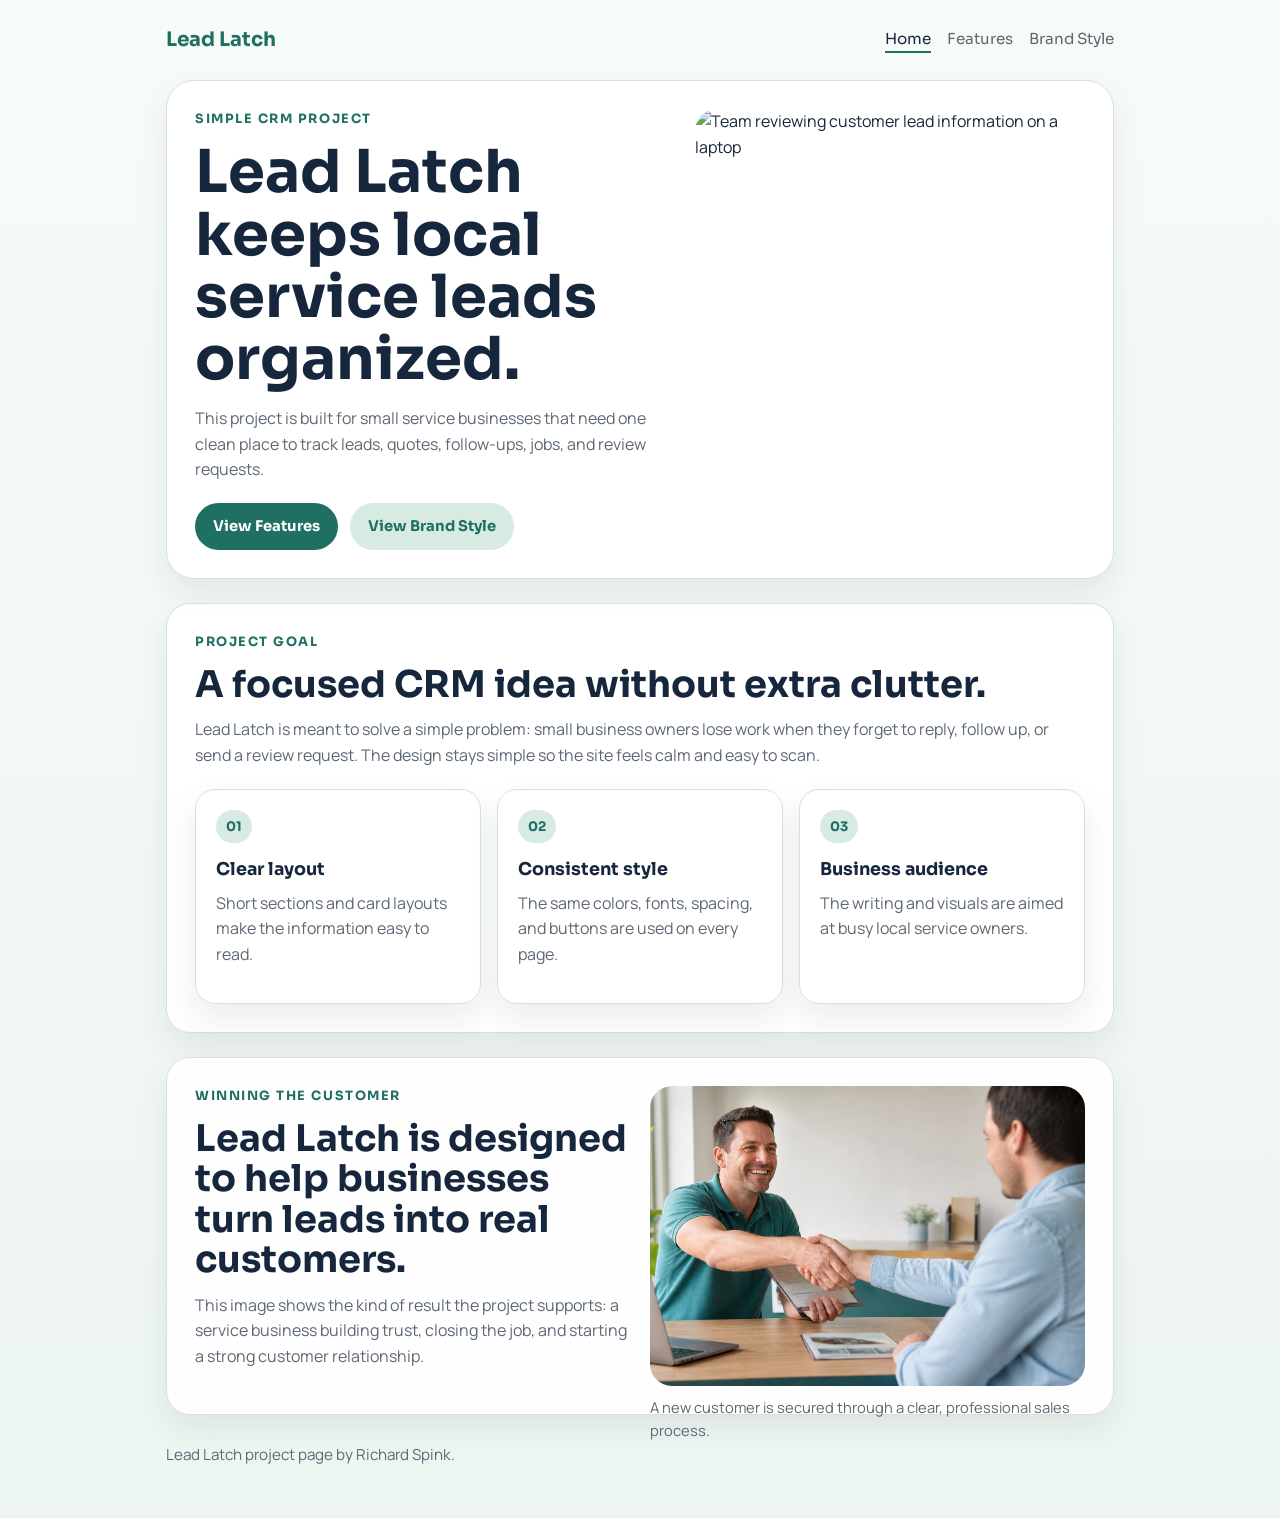
==== index.html @ 15223d01 "Add heartbeat nav hover and customer image" ====
<!DOCTYPE html>
<html lang="en">
<head>
    <meta charset="UTF-8" />
    <meta name="viewport" content="width=device-width, initial-scale=1.0" />
    <meta name="description" content="Lead Latch is a simple CRM concept for local service businesses." />
    <title>Lead Latch | Home</title>
    <link rel="stylesheet" href="style.css" />
</head>
<body>
    <header class="wrap">
        <nav class="nav">
            <a class="brand" href="index.html">Lead Latch</a>
            <div class="links">
                <a class="current" href="index.html">Home</a>
                <a href="features.html">Features</a>
                <a href="brand.html">Brand Style</a>
            </div>
        </nav>

        <section class="hero">
            <div>
                <p class="label">Simple CRM project</p>
                <h1>Lead Latch keeps local service leads organized.</h1>
                <p>
                    This project is built for small service businesses that need one clean place to track leads,
                    quotes, follow-ups, jobs, and review requests.
                </p>
                <div class="actions">
                    <a class="btn primary" href="features.html">View Features</a>
                    <a class="btn secondary" href="brand.html">View Brand Style</a>
                </div>
            </div>

            <img
                src="https://images.unsplash.com/photo-1556761175-b413da4baf72?auto=format&fit=crop&w=900&q=80"
                alt="Team reviewing customer lead information on a laptop"
            />
        </section>
    </header>

    <main class="wrap">
        <section class="panel">
            <p class="label">Project Goal</p>
            <h2>A focused CRM idea without extra clutter.</h2>
            <p>
                Lead Latch is meant to solve a simple problem: small business owners lose work when they forget to
                reply, follow up, or send a review request. The design stays simple so the site feels calm and easy to
                scan.
            </p>

            <div class="grid three">
                <article class="card">
                    <p class="chip">01</p>
                    <h3>Clear layout</h3>
                    <p>Short sections and card layouts make the information easy to read.</p>
                </article>
                <article class="card">
                    <p class="chip">02</p>
                    <h3>Consistent style</h3>
                    <p>The same colors, fonts, spacing, and buttons are used on every page.</p>
                </article>
                <article class="card">
                    <p class="chip">03</p>
                    <h3>Business audience</h3>
                    <p>The writing and visuals are aimed at busy local service owners.</p>
                </article>
            </div>
        </section>

        <section class="panel split">
            <div>
                <p class="label">Winning the Customer</p>
                <h2>Lead Latch is designed to help businesses turn leads into real customers.</h2>
                <p>
                    This image shows the kind of result the project supports: a service business building trust,
                    closing the job, and starting a strong customer relationship.
                </p>
            </div>

            <figure class="feature-media">
                <img
                    src="customer-acquisition.png"
                    alt="Service business owner shaking hands with a new customer after winning the job"
                    loading="lazy"
                />
                <figcaption>
                    A new customer is secured through a clear, professional sales process.
                </figcaption>
            </figure>
        </section>
    </main>

    <footer class="wrap footer">
        <p>Lead Latch project page by Richard Spink.</p>
    </footer>
</body>
</html>
---- style.css ----
@import url("https://fonts.googleapis.com/css2?family=Manrope:wght@400;600;700&family=Sora:wght@600;700&display=swap");

:root {
    --bg: #edf5f1;
    --surface: #ffffff;
    --ink: #16263c;
    --muted: #5d6875;
    --teal: #1f6f63;
    --mint: #d7ebe2;
    --clay: #cb7a4a;
    --line: #d7e0dc;
    --shadow: 0 14px 30px rgba(22, 38, 60, 0.08);
}

* {
    box-sizing: border-box;
}

body {
    background: linear-gradient(180deg, #f7fbf8 0%, var(--bg) 100%);
    color: var(--ink);
    font-family: "Manrope", sans-serif;
    line-height: 1.6;
    margin: 0;
}

img {
    border-radius: 22px;
    display: block;
    filter: saturate(0.9);
    height: 100%;
    object-fit: cover;
    width: 100%;
}

a {
    color: inherit;
    text-decoration: none;
}

figure {
    margin: 0;
}

.wrap {
    margin: 0 auto;
    max-width: 980px;
    padding: 0 16px;
}

.nav {
    align-items: center;
    display: flex;
    flex-wrap: wrap;
    gap: 14px;
    justify-content: space-between;
    padding: 24px 0;
}

.brand,
.links a,
h1,
h2,
h3,
.btn,
.label,
.chip {
    font-family: "Sora", sans-serif;
}

.brand {
    color: var(--teal);
    font-size: 1.25rem;
    font-weight: 700;
}

.links {
    display: flex;
    flex-wrap: wrap;
    gap: 16px;
}

.links a {
    color: var(--muted);
    display: inline-block;
    font-size: 0.95rem;
    transform-origin: center;
    transition: color 0.2s ease;
}

.links a:hover,
.links a:focus-visible {
    animation: heartbeat 0.9s ease-in-out infinite;
    color: var(--teal);
}

.links .current {
    border-bottom: 2px solid var(--teal);
    color: var(--ink);
}

.hero,
.panel,
.card {
    background: rgba(255, 255, 255, 0.94);
    border: 1px solid var(--line);
    box-shadow: var(--shadow);
}

.hero {
    border-radius: 28px;
    display: grid;
    gap: 24px;
    grid-template-columns: 1.1fr 0.9fr;
    padding: 28px;
}

.panel {
    border-radius: 24px;
    margin-top: 24px;
    padding: 28px;
}

.grid {
    display: grid;
    gap: 16px;
    margin-top: 20px;
}

.three {
    grid-template-columns: repeat(3, 1fr);
}

.four {
    grid-template-columns: repeat(4, 1fr);
}

.split {
    display: grid;
    gap: 20px;
    grid-template-columns: 1fr 1fr;
}

.card {
    border-radius: 20px;
    padding: 20px;
}

.label {
    color: var(--teal);
    font-size: 0.8rem;
    font-weight: 700;
    letter-spacing: 0.12em;
    margin: 0 0 12px;
    text-transform: uppercase;
}

h1,
h2,
h3,
p {
    margin-top: 0;
}

h1 {
    font-size: clamp(2.3rem, 5vw, 3.7rem);
    line-height: 1.05;
    margin-bottom: 16px;
}

h2 {
    font-size: clamp(1.6rem, 4vw, 2.3rem);
    line-height: 1.1;
    margin-bottom: 12px;
}

h3 {
    font-size: 1.1rem;
    margin-bottom: 8px;
}

p,
li {
    color: var(--muted);
    font-size: 1rem;
}

figcaption {
    color: var(--muted);
    font-size: 0.92rem;
    margin-top: 10px;
}

.actions {
    display: flex;
    flex-wrap: wrap;
    gap: 12px;
    margin-top: 20px;
}

.btn {
    border-radius: 999px;
    display: inline-block;
    font-size: 0.92rem;
    font-weight: 700;
    padding: 12px 18px;
}

.primary {
    background: var(--teal);
    color: #ffffff;
}

.secondary {
    background: var(--mint);
    color: var(--teal);
}

.chip {
    background: var(--mint);
    border-radius: 999px;
    color: var(--teal);
    display: inline-block;
    font-size: 0.82rem;
    font-weight: 700;
    margin-bottom: 12px;
    padding: 6px 10px;
}

.list {
    display: grid;
    gap: 12px;
    list-style: none;
    margin: 20px 0 0;
    padding: 0;
}

.list li {
    background: #f7faf8;
    border: 1px solid var(--line);
    border-radius: 16px;
    padding: 14px 16px;
}

.swatch {
    border-radius: 16px;
    height: 78px;
    margin-bottom: 12px;
}

.navy {
    background: #16263c;
}

.teal {
    background: #1f6f63;
}

.mint {
    background: #d7ebe2;
}

.clay {
    background: #cb7a4a;
}

.footer {
    padding: 28px 16px 36px;
}

.footer p {
    font-size: 0.95rem;
}

@keyframes heartbeat {
    0%,
    100% {
        transform: scale(1);
    }

    20% {
        transform: scale(1.08);
    }

    35% {
        transform: scale(0.98);
    }

    50% {
        transform: scale(1.12);
    }

    65% {
        transform: scale(1);
    }
}

@media (max-width: 760px) {
    .hero,
    .split,
    .three,
    .four {
        grid-template-columns: 1fr;
    }

    .hero,
    .panel {
        padding: 22px;
    }
}

@media (prefers-reduced-motion: reduce) {
    .links a:hover,
    .links a:focus-visible {
        animation: none;
    }
}
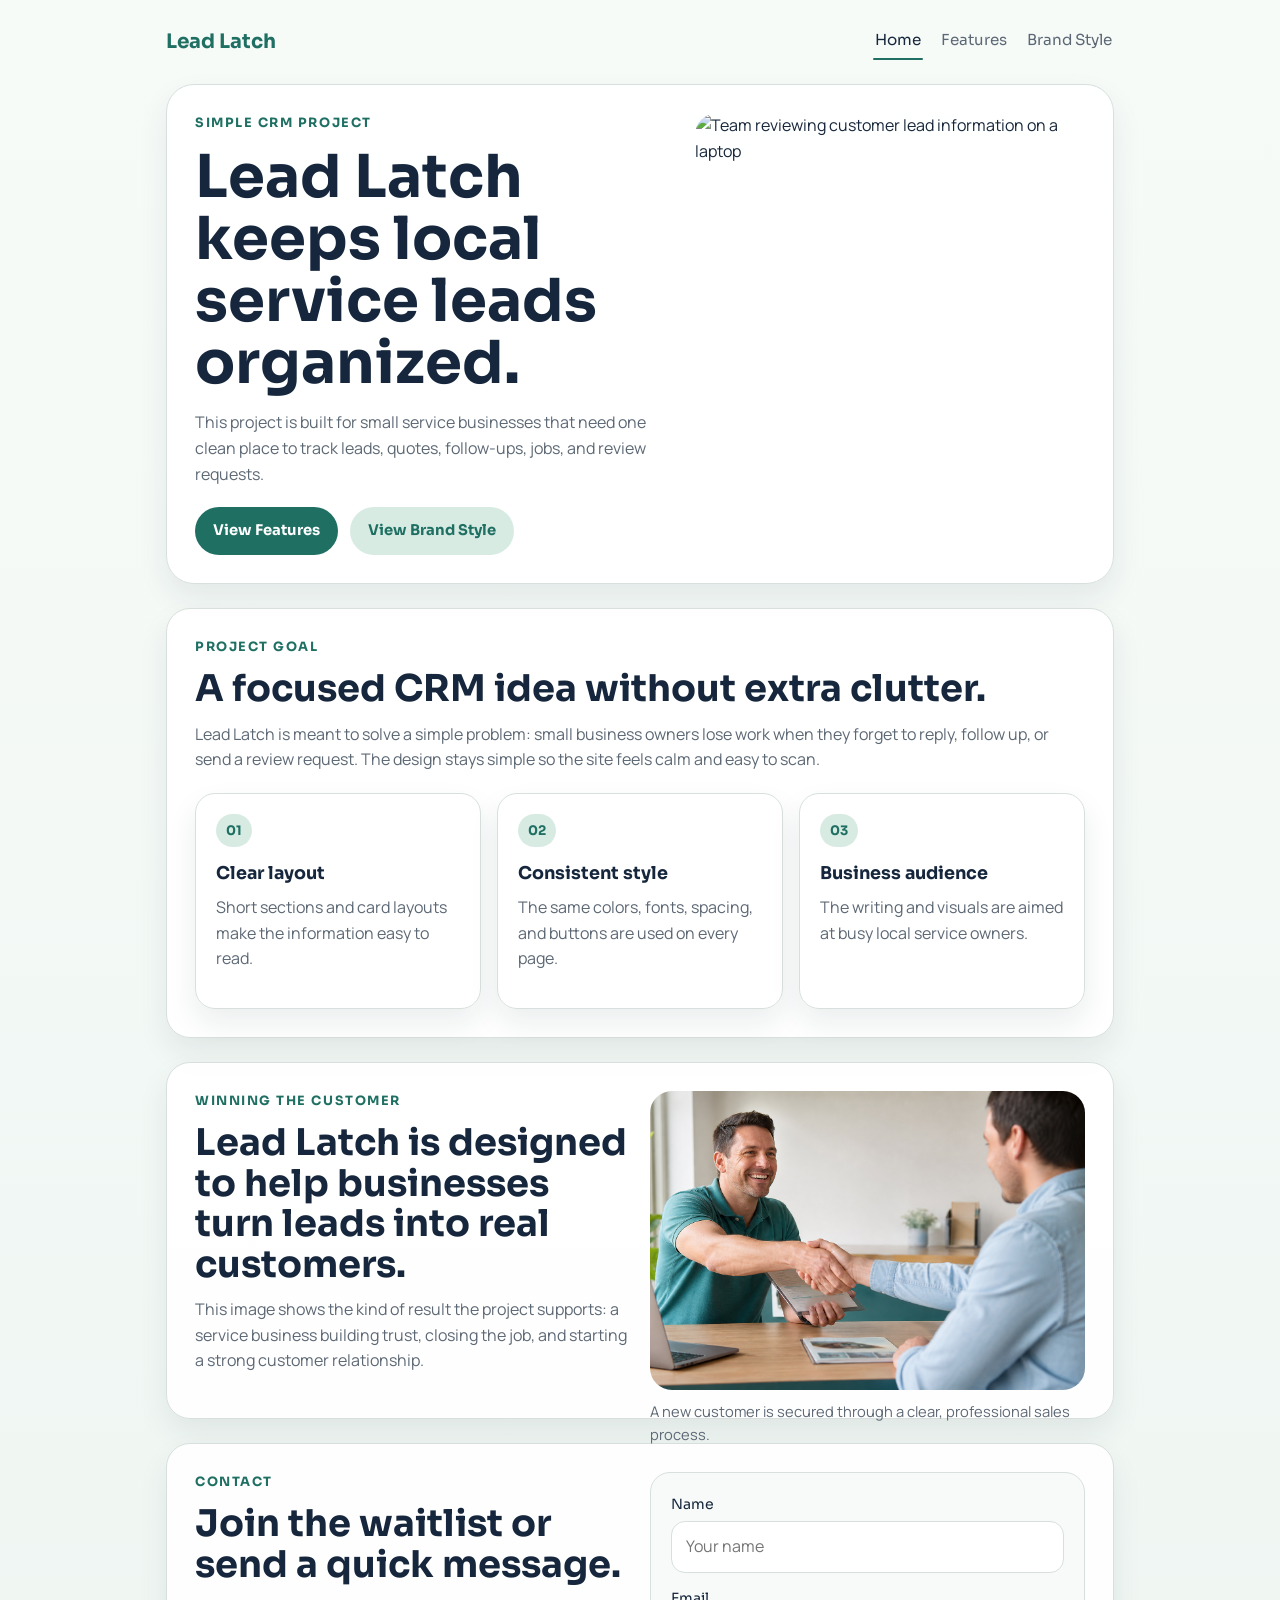
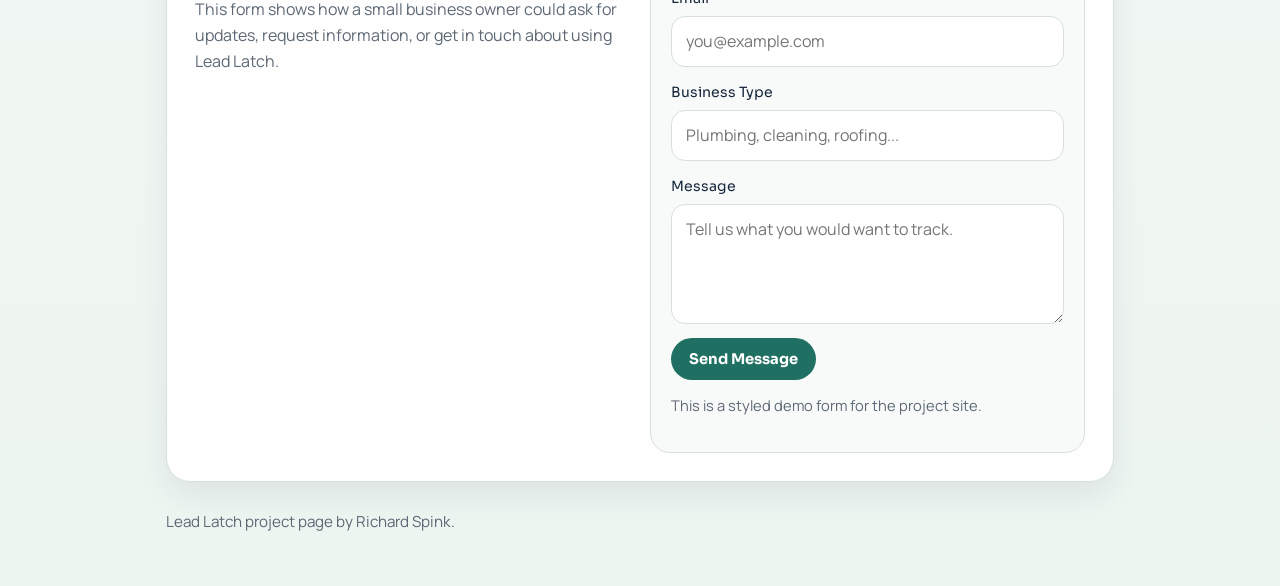
==== commit eee2d367: "Add contact form and breathing nav hover" ====
--- a/index.html
+++ b/index.html
@@ -89,6 +89,42 @@
                 </figcaption>
             </figure>
         </section>
+
+        <section class="panel split">
+            <div>
+                <p class="label">Contact</p>
+                <h2>Join the waitlist or send a quick message.</h2>
+                <p>
+                    This form shows how a small business owner could ask for updates, request information, or get in
+                    touch about using Lead Latch.
+                </p>
+            </div>
+
+            <form class="signup-form" action="#" method="post">
+                <div class="field">
+                    <label for="name">Name</label>
+                    <input id="name" name="name" type="text" placeholder="Your name" />
+                </div>
+
+                <div class="field">
+                    <label for="email">Email</label>
+                    <input id="email" name="email" type="email" placeholder="you@example.com" />
+                </div>
+
+                <div class="field">
+                    <label for="business">Business Type</label>
+                    <input id="business" name="business" type="text" placeholder="Plumbing, cleaning, roofing..." />
+                </div>
+
+                <div class="field">
+                    <label for="message">Message</label>
+                    <textarea id="message" name="message" placeholder="Tell us what you would want to track."></textarea>
+                </div>
+
+                <button class="btn primary" type="submit">Send Message</button>
+                <p class="form-note">This is a styled demo form for the project site.</p>
+            </form>
+        </section>
     </main>
 
     <footer class="wrap footer">
--- a/style.css
+++ b/style.css
@@ -81,22 +81,56 @@
 }
 
 .links a {
+    align-items: center;
     color: var(--muted);
-    display: inline-block;
+    display: inline-flex;
     font-size: 0.95rem;
+    padding: 4px 2px 8px;
+    position: relative;
+    text-shadow: 0 0 0 rgba(31, 111, 99, 0);
     transform-origin: center;
-    transition: color 0.2s ease;
+    transition: color 0.2s ease, text-shadow 0.2s ease;
+    will-change: transform;
+}
+
+.links a::after {
+    background: rgba(31, 111, 99, 0.18);
+    border-radius: 999px;
+    bottom: 0;
+    content: "";
+    height: 8px;
+    left: -4px;
+    opacity: 0;
+    position: absolute;
+    right: -4px;
+    transform: scaleX(0.65);
+    transform-origin: center;
 }
 
 .links a:hover,
 .links a:focus-visible {
-    animation: heartbeat 0.9s ease-in-out infinite;
+    animation: breathe-link 1.35s ease-in-out infinite;
     color: var(--teal);
+    text-shadow: 0 0 14px rgba(31, 111, 99, 0.18);
+}
+
+.links a:hover::after,
+.links a:focus-visible::after {
+    animation: breathe-line 1.35s ease-in-out infinite;
+    opacity: 1;
 }
 
 .links .current {
-    border-bottom: 2px solid var(--teal);
     color: var(--ink);
+}
+
+.links .current::after {
+    background: var(--teal);
+    height: 2px;
+    left: 0;
+    opacity: 1;
+    right: 0;
+    transform: none;
 }
 
 .hero,
@@ -139,6 +173,57 @@
     display: grid;
     gap: 20px;
     grid-template-columns: 1fr 1fr;
+}
+
+.signup-form {
+    background: #f7faf8;
+    border: 1px solid var(--line);
+    border-radius: 20px;
+    display: grid;
+    gap: 14px;
+    padding: 20px;
+}
+
+.field {
+    display: grid;
+    gap: 6px;
+}
+
+.field label {
+    color: var(--ink);
+    font-family: "Sora", sans-serif;
+    font-size: 0.88rem;
+}
+
+.signup-form input,
+.signup-form textarea {
+    background: var(--surface);
+    border: 1px solid var(--line);
+    border-radius: 14px;
+    color: var(--ink);
+    font: inherit;
+    padding: 12px 14px;
+}
+
+.signup-form textarea {
+    min-height: 120px;
+    resize: vertical;
+}
+
+.signup-form input:focus,
+.signup-form textarea:focus {
+    border-color: var(--teal);
+    outline: 2px solid rgba(31, 111, 99, 0.15);
+}
+
+.signup-form .btn {
+    border: 0;
+    cursor: pointer;
+    justify-self: start;
+}
+
+.form-note {
+    font-size: 0.92rem;
 }
 
 .card {
@@ -272,26 +357,31 @@
     font-size: 0.95rem;
 }
 
-@keyframes heartbeat {
+@keyframes breathe-link {
     0%,
     100% {
-        transform: scale(1);
-    }
-
-    20% {
-        transform: scale(1.08);
-    }
-
-    35% {
-        transform: scale(0.98);
+        opacity: 0.78;
+        text-shadow: 0 0 0 rgba(31, 111, 99, 0);
+        transform: scale(1) translateY(0);
     }
 
     50% {
-        transform: scale(1.12);
-    }
-
-    65% {
-        transform: scale(1);
+        opacity: 1;
+        text-shadow: 0 0 16px rgba(31, 111, 99, 0.22);
+        transform: scale(1.06) translateY(-1px);
+    }
+}
+
+@keyframes breathe-line {
+    0%,
+    100% {
+        opacity: 0.28;
+        transform: scaleX(0.82);
+    }
+
+    50% {
+        opacity: 1;
+        transform: scaleX(1.08);
     }
 }
 
@@ -308,10 +398,3 @@
         padding: 22px;
     }
 }
-
-@media (prefers-reduced-motion: reduce) {
-    .links a:hover,
-    .links a:focus-visible {
-        animation: none;
-    }
-}
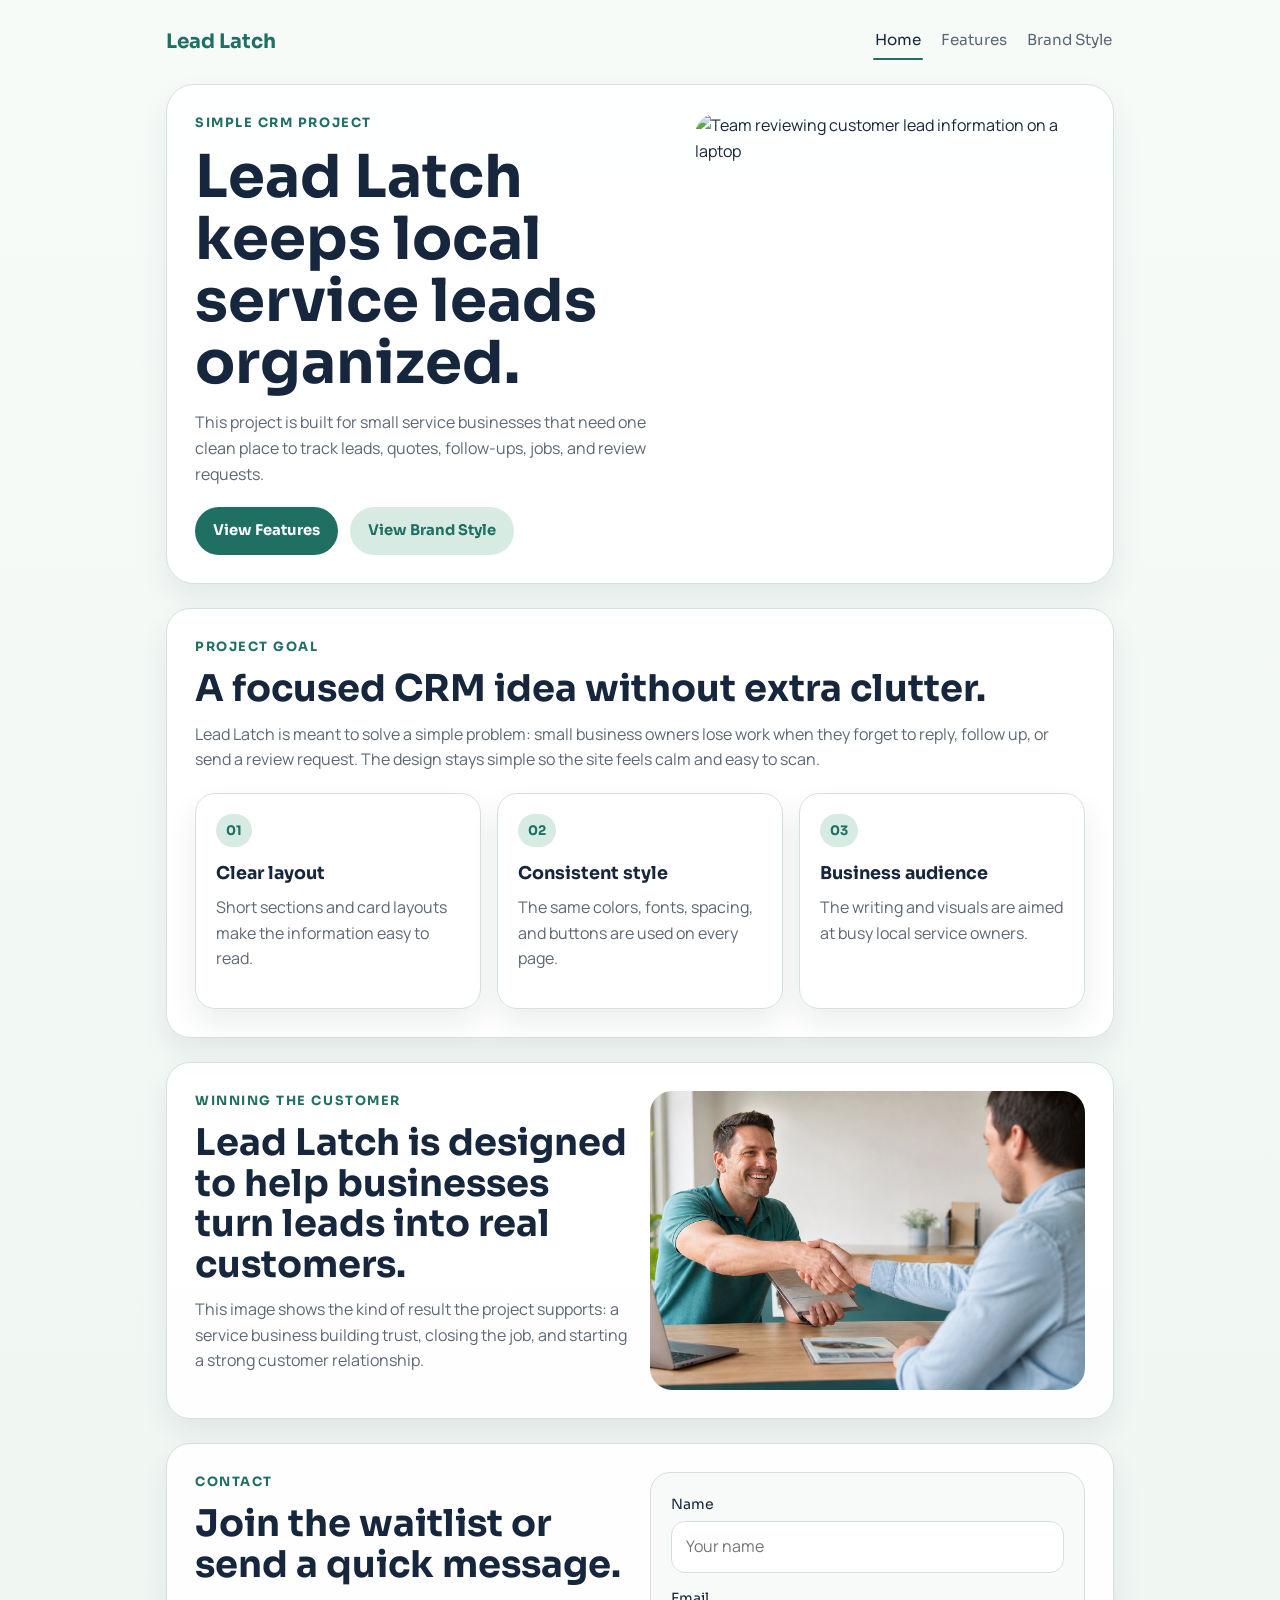
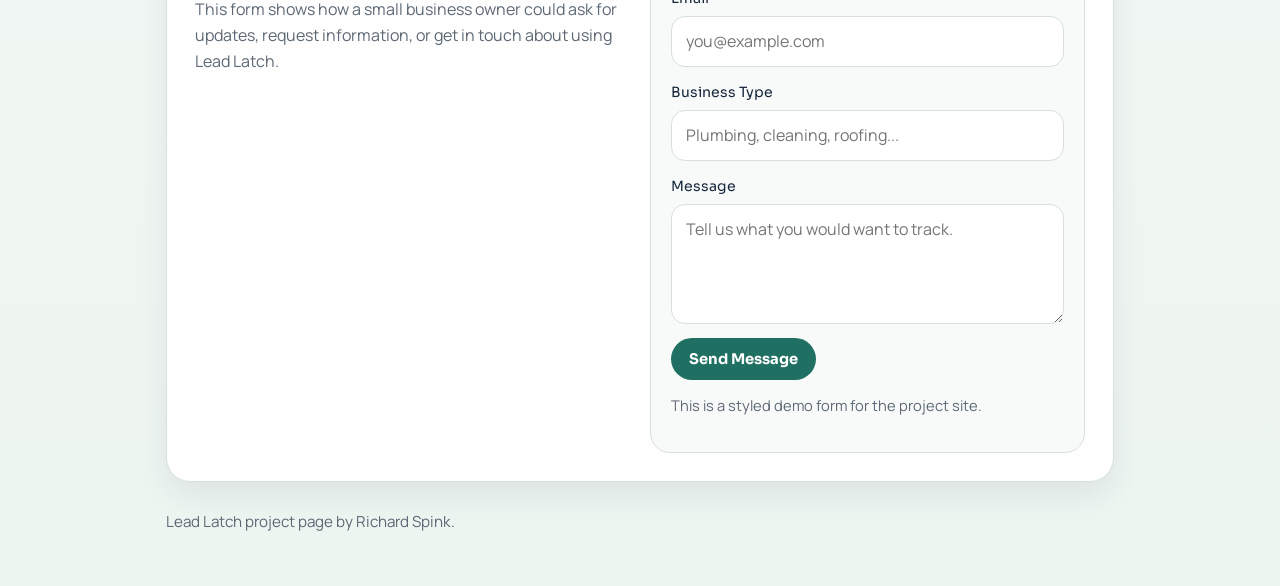
==== commit c6908690: "Remove customer image caption" ====
--- a/index.html
+++ b/index.html
@@ -84,9 +84,6 @@
                     alt="Service business owner shaking hands with a new customer after winning the job"
                     loading="lazy"
                 />
-                <figcaption>
-                    A new customer is secured through a clear, professional sales process.
-                </figcaption>
             </figure>
         </section>
 
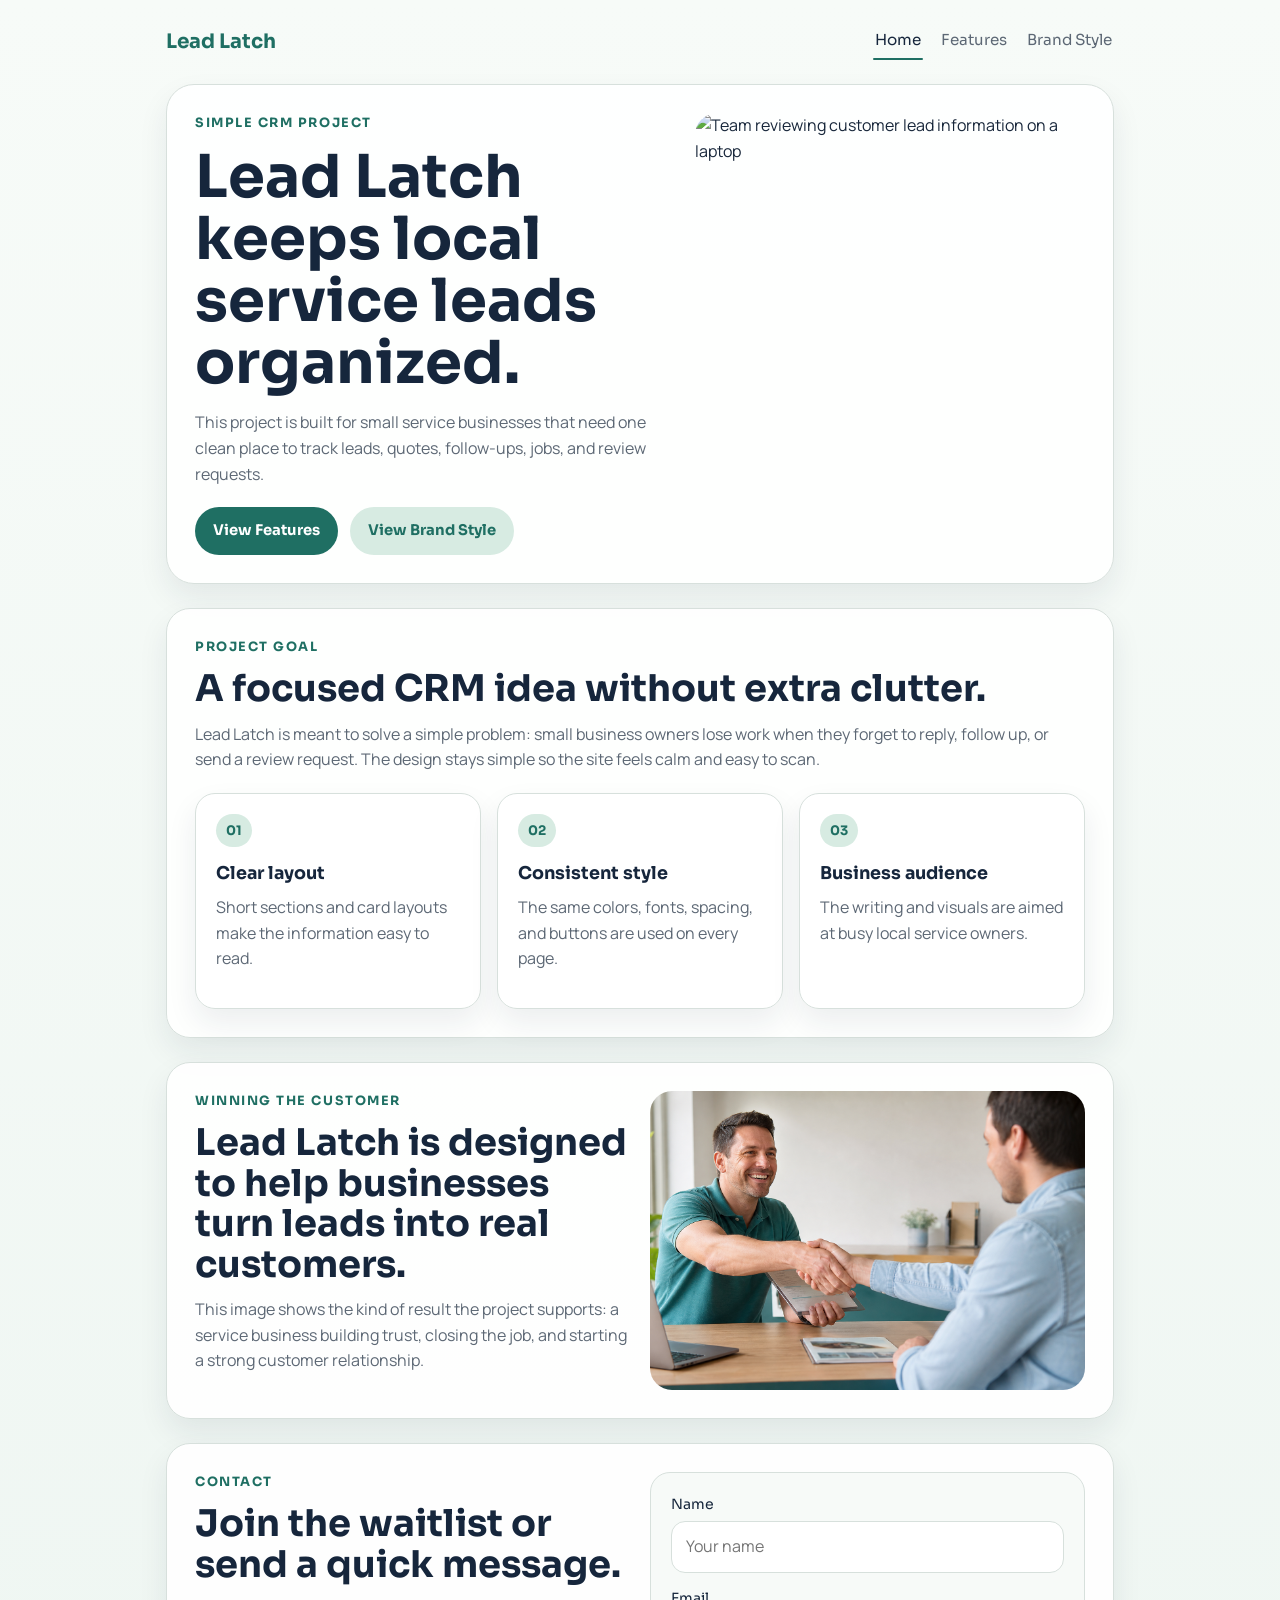
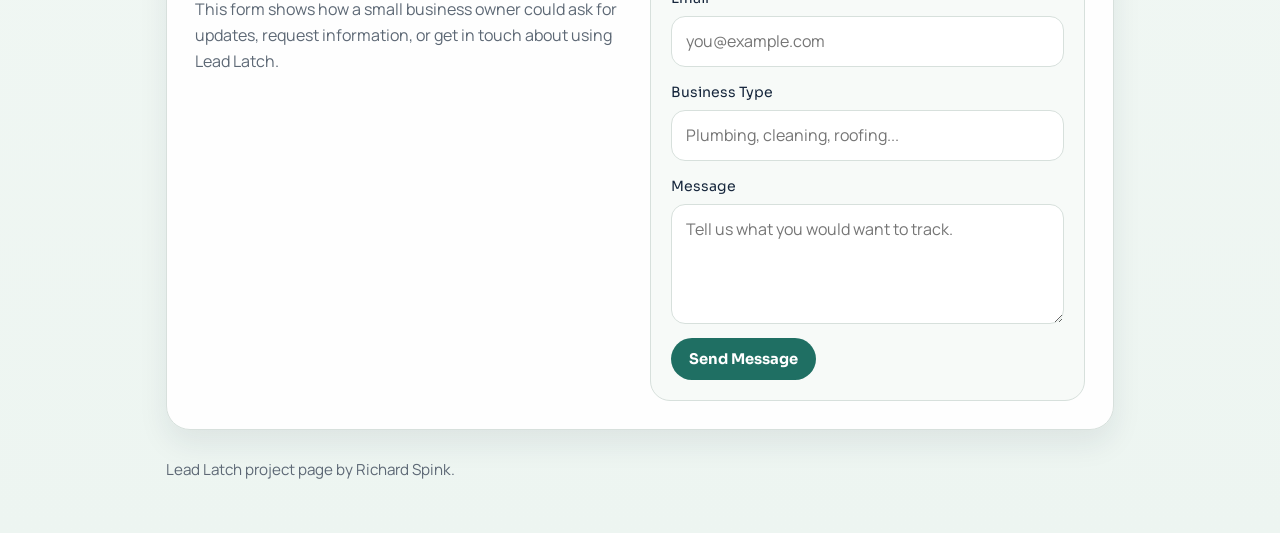
==== commit f0035b95: "Remove form demo note" ====
--- a/index.html
+++ b/index.html
@@ -119,7 +119,6 @@
                 </div>
 
                 <button class="btn primary" type="submit">Send Message</button>
-                <p class="form-note">This is a styled demo form for the project site.</p>
             </form>
         </section>
     </main>
--- a/style.css
+++ b/style.css
@@ -222,10 +222,6 @@
     justify-self: start;
 }
 
-.form-note {
-    font-size: 0.92rem;
-}
-
 .card {
     border-radius: 20px;
     padding: 20px;
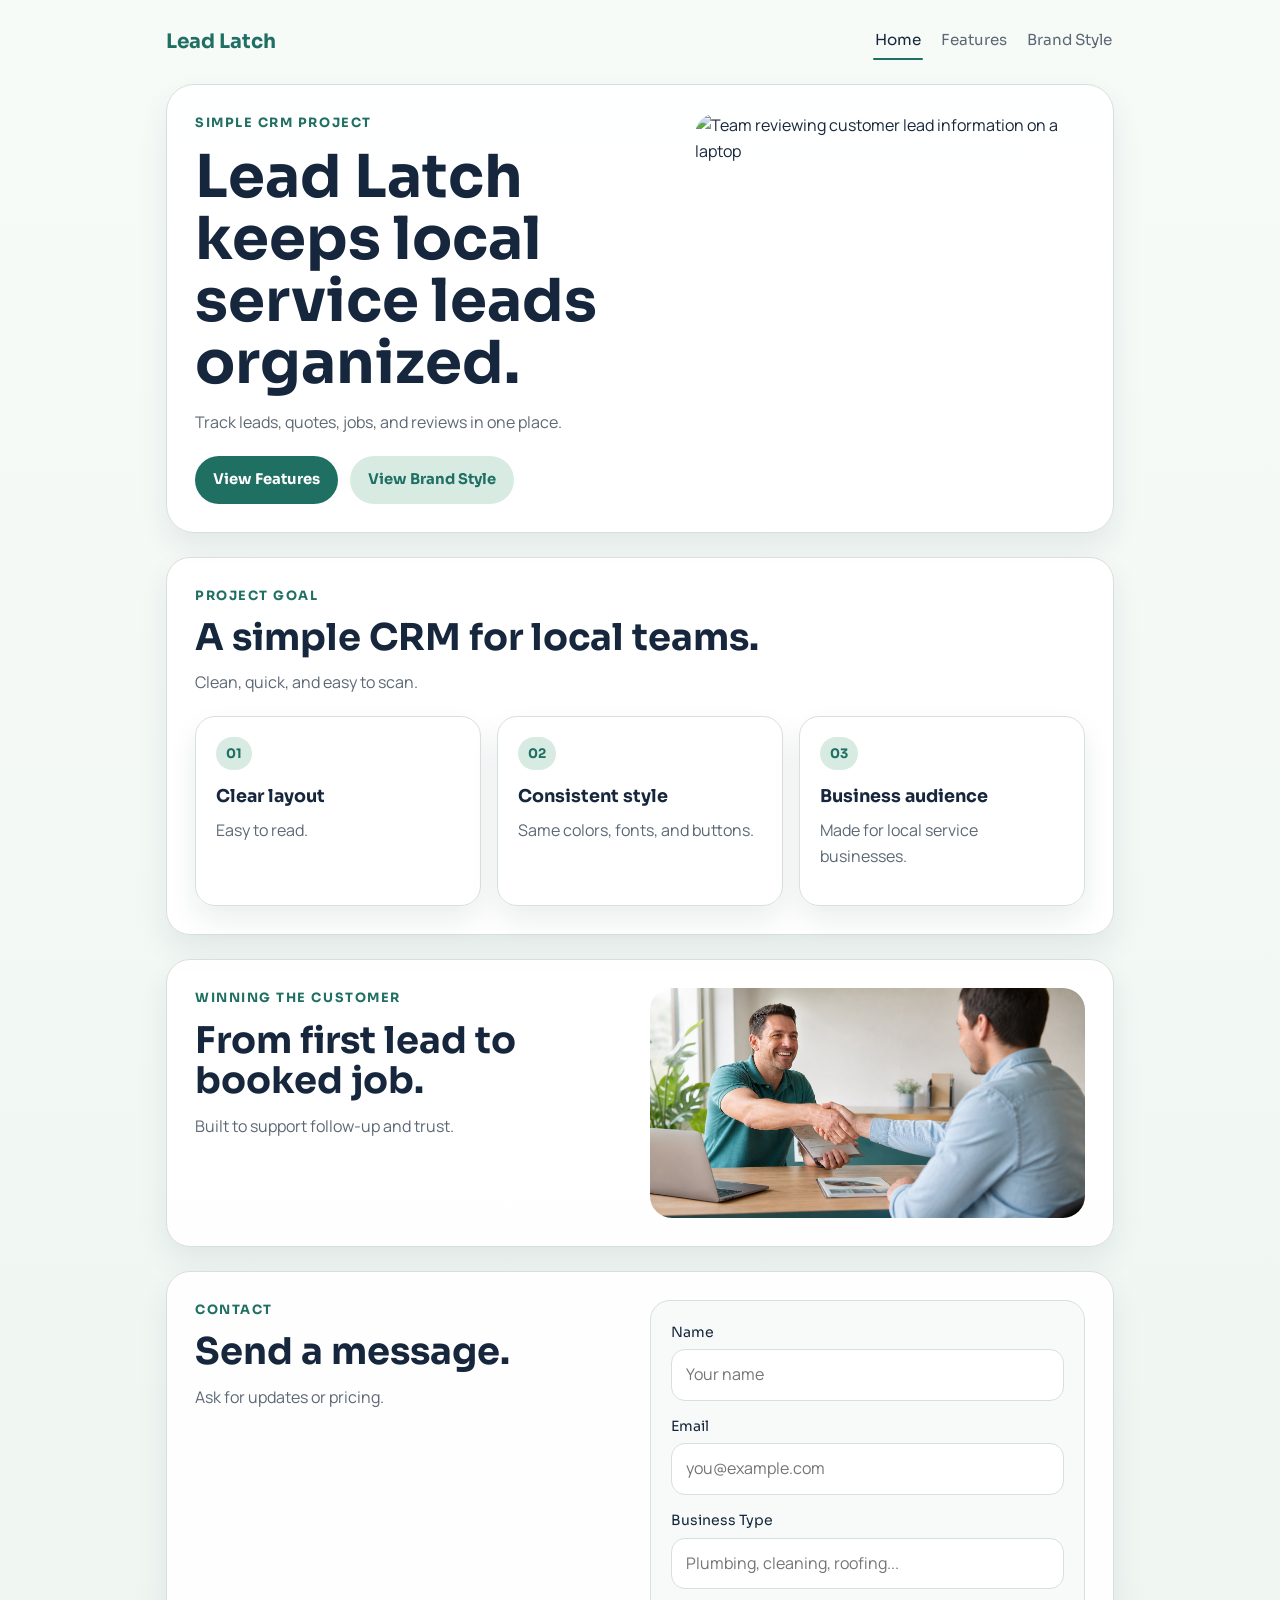
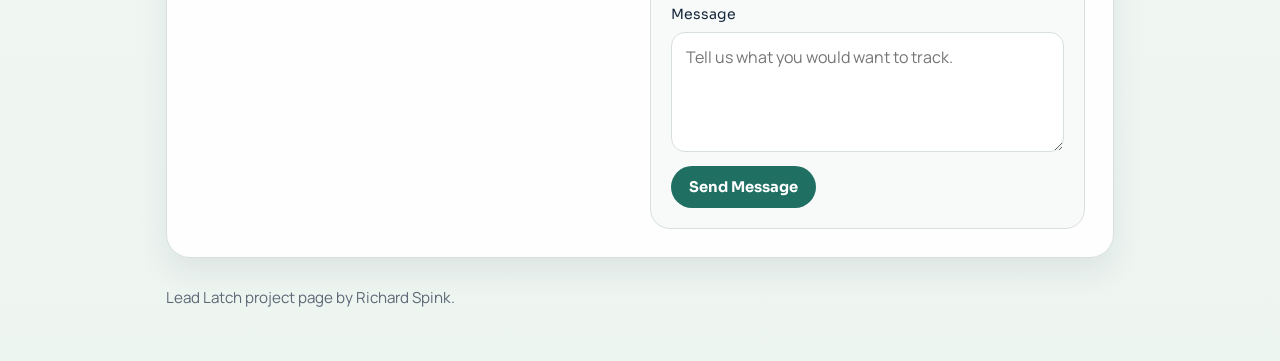
==== commit 28954211: "Tighten site copy" ====
--- a/index.html
+++ b/index.html
@@ -22,10 +22,7 @@
             <div>
                 <p class="label">Simple CRM project</p>
                 <h1>Lead Latch keeps local service leads organized.</h1>
-                <p>
-                    This project is built for small service businesses that need one clean place to track leads,
-                    quotes, follow-ups, jobs, and review requests.
-                </p>
+                <p>Track leads, quotes, jobs, and reviews in one place.</p>
                 <div class="actions">
                     <a class="btn primary" href="features.html">View Features</a>
                     <a class="btn secondary" href="brand.html">View Brand Style</a>
@@ -42,28 +39,24 @@
     <main class="wrap">
         <section class="panel">
             <p class="label">Project Goal</p>
-            <h2>A focused CRM idea without extra clutter.</h2>
-            <p>
-                Lead Latch is meant to solve a simple problem: small business owners lose work when they forget to
-                reply, follow up, or send a review request. The design stays simple so the site feels calm and easy to
-                scan.
-            </p>
+            <h2>A simple CRM for local teams.</h2>
+            <p>Clean, quick, and easy to scan.</p>
 
             <div class="grid three">
                 <article class="card">
                     <p class="chip">01</p>
                     <h3>Clear layout</h3>
-                    <p>Short sections and card layouts make the information easy to read.</p>
+                    <p>Easy to read.</p>
                 </article>
                 <article class="card">
                     <p class="chip">02</p>
                     <h3>Consistent style</h3>
-                    <p>The same colors, fonts, spacing, and buttons are used on every page.</p>
+                    <p>Same colors, fonts, and buttons.</p>
                 </article>
                 <article class="card">
                     <p class="chip">03</p>
                     <h3>Business audience</h3>
-                    <p>The writing and visuals are aimed at busy local service owners.</p>
+                    <p>Made for local service businesses.</p>
                 </article>
             </div>
         </section>
@@ -71,11 +64,8 @@
         <section class="panel split">
             <div>
                 <p class="label">Winning the Customer</p>
-                <h2>Lead Latch is designed to help businesses turn leads into real customers.</h2>
-                <p>
-                    This image shows the kind of result the project supports: a service business building trust,
-                    closing the job, and starting a strong customer relationship.
-                </p>
+                <h2>From first lead to booked job.</h2>
+                <p>Built to support follow-up and trust.</p>
             </div>
 
             <figure class="feature-media">
@@ -90,11 +80,8 @@
         <section class="panel split">
             <div>
                 <p class="label">Contact</p>
-                <h2>Join the waitlist or send a quick message.</h2>
-                <p>
-                    This form shows how a small business owner could ask for updates, request information, or get in
-                    touch about using Lead Latch.
-                </p>
+                <h2>Send a message.</h2>
+                <p>Ask for updates or pricing.</p>
             </div>
 
             <form class="signup-form" action="#" method="post">
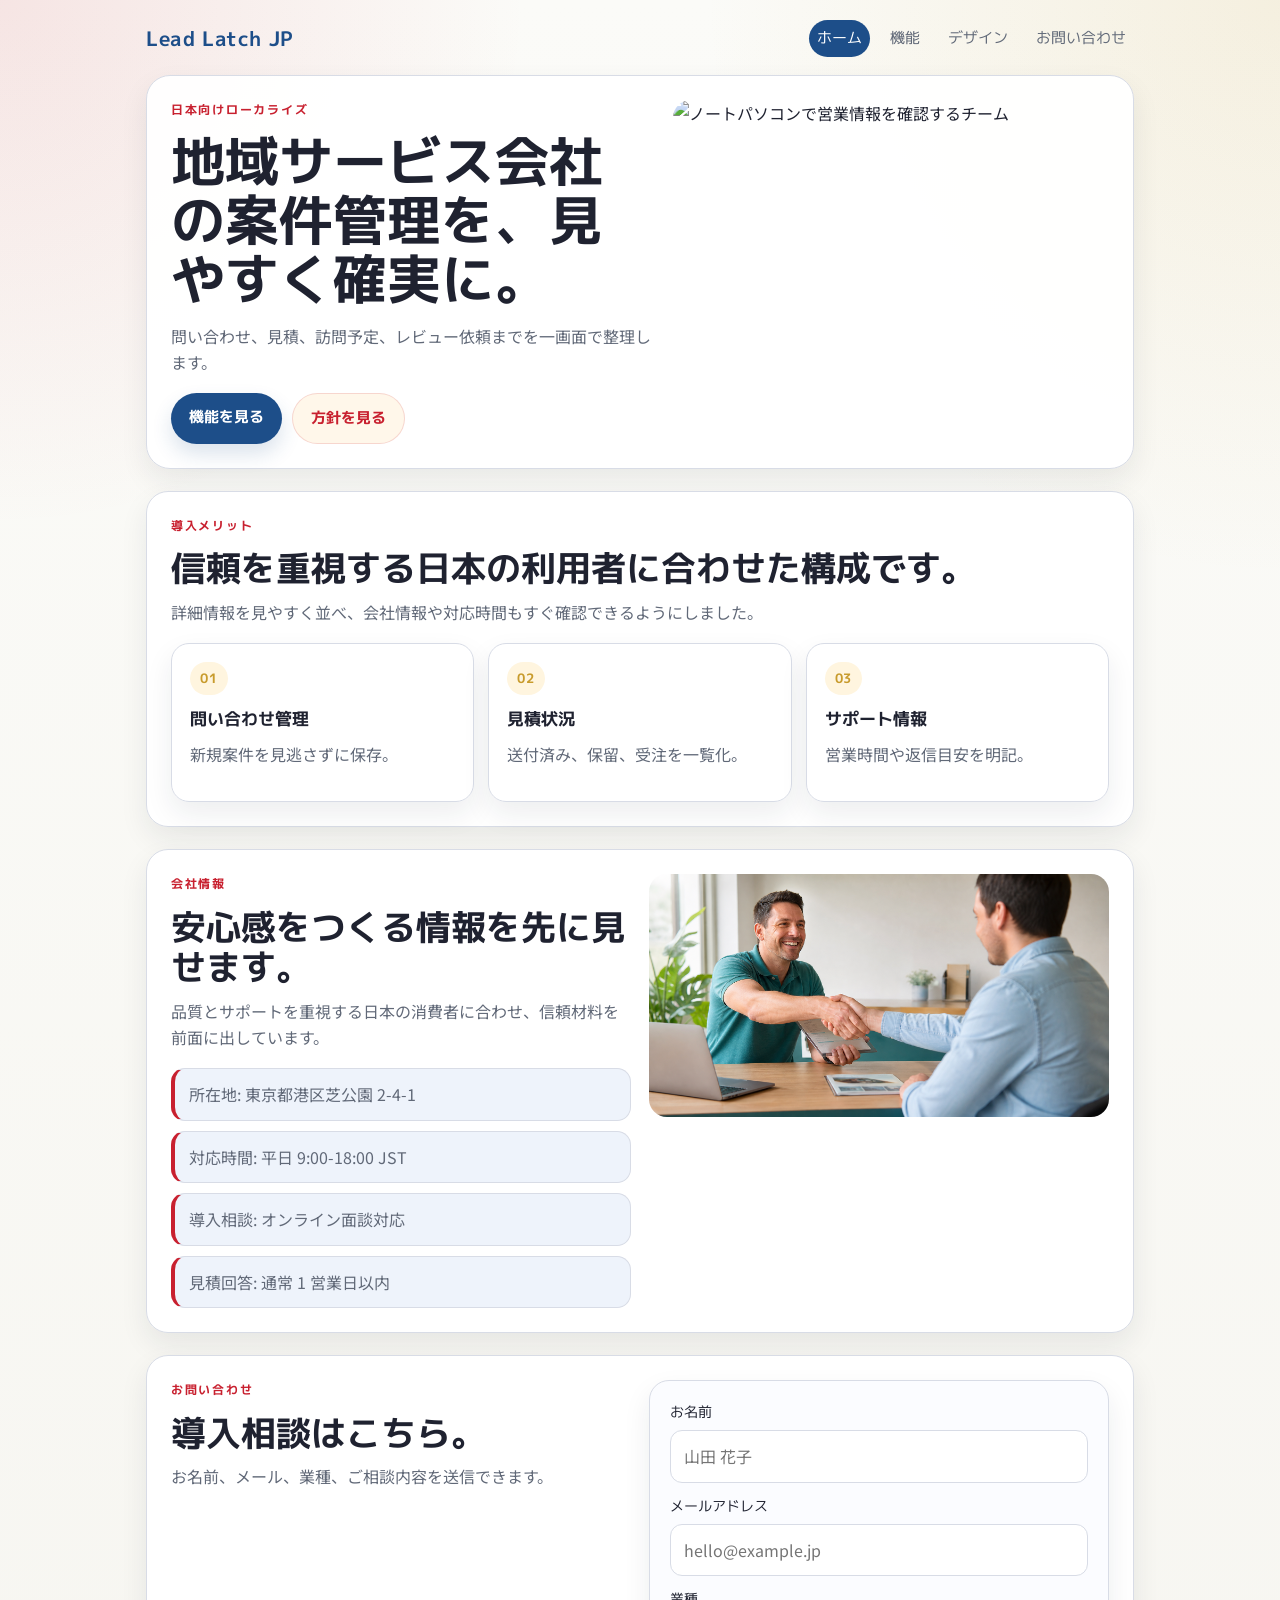
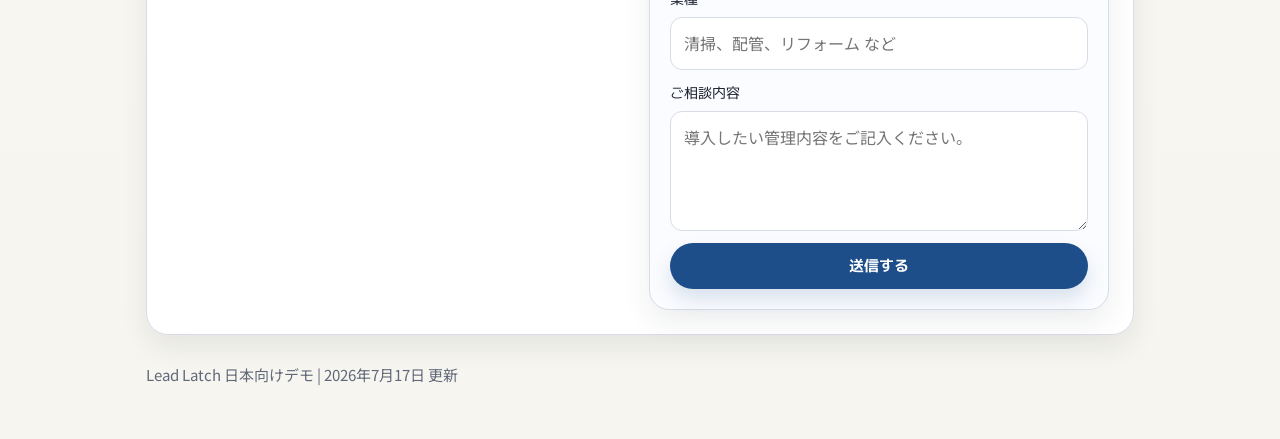
==== commit 797d055a: "Localize site for Japan" ====
--- a/index.html
+++ b/index.html
@@ -1,117 +1,128 @@
 <!DOCTYPE html>
-<html lang="en">
+<html lang="ja">
 <head>
     <meta charset="UTF-8" />
     <meta name="viewport" content="width=device-width, initial-scale=1.0" />
-    <meta name="description" content="Lead Latch is a simple CRM concept for local service businesses." />
-    <title>Lead Latch | Home</title>
+    <meta
+        name="description"
+        content="Lead Latch の日本向けデモサイト。問い合わせ、見積、訪問予定、レビュー依頼を整理できます。"
+    />
+    <title>Lead Latch | ホーム</title>
     <link rel="stylesheet" href="style.css" />
 </head>
 <body>
     <header class="wrap">
         <nav class="nav">
-            <a class="brand" href="index.html">Lead Latch</a>
+            <a class="brand" href="index.html">Lead Latch JP</a>
             <div class="links">
-                <a class="current" href="index.html">Home</a>
-                <a href="features.html">Features</a>
-                <a href="brand.html">Brand Style</a>
+                <a class="current" href="index.html">ホーム</a>
+                <a href="features.html">機能</a>
+                <a href="brand.html">デザイン</a>
+                <a href="#contact">お問い合わせ</a>
             </div>
         </nav>
 
         <section class="hero">
             <div>
-                <p class="label">Simple CRM project</p>
-                <h1>Lead Latch keeps local service leads organized.</h1>
-                <p>Track leads, quotes, jobs, and reviews in one place.</p>
+                <p class="label">日本向けローカライズ</p>
+                <h1>地域サービス会社の案件管理を、見やすく確実に。</h1>
+                <p>問い合わせ、見積、訪問予定、レビュー依頼までを一画面で整理します。</p>
                 <div class="actions">
-                    <a class="btn primary" href="features.html">View Features</a>
-                    <a class="btn secondary" href="brand.html">View Brand Style</a>
+                    <a class="btn primary" href="features.html">機能を見る</a>
+                    <a class="btn secondary" href="brand.html">方針を見る</a>
                 </div>
             </div>
 
             <img
                 src="https://images.unsplash.com/photo-1556761175-b413da4baf72?auto=format&fit=crop&w=900&q=80"
-                alt="Team reviewing customer lead information on a laptop"
+                alt="ノートパソコンで営業情報を確認するチーム"
+                loading="lazy"
             />
         </section>
     </header>
 
     <main class="wrap">
         <section class="panel">
-            <p class="label">Project Goal</p>
-            <h2>A simple CRM for local teams.</h2>
-            <p>Clean, quick, and easy to scan.</p>
+            <p class="label">導入メリット</p>
+            <h2>信頼を重視する日本の利用者に合わせた構成です。</h2>
+            <p>詳細情報を見やすく並べ、会社情報や対応時間もすぐ確認できるようにしました。</p>
 
             <div class="grid three">
                 <article class="card">
                     <p class="chip">01</p>
-                    <h3>Clear layout</h3>
-                    <p>Easy to read.</p>
+                    <h3>問い合わせ管理</h3>
+                    <p>新規案件を見逃さずに保存。</p>
                 </article>
                 <article class="card">
                     <p class="chip">02</p>
-                    <h3>Consistent style</h3>
-                    <p>Same colors, fonts, and buttons.</p>
+                    <h3>見積状況</h3>
+                    <p>送付済み、保留、受注を一覧化。</p>
                 </article>
                 <article class="card">
                     <p class="chip">03</p>
-                    <h3>Business audience</h3>
-                    <p>Made for local service businesses.</p>
+                    <h3>サポート情報</h3>
+                    <p>営業時間や返信目安を明記。</p>
                 </article>
             </div>
         </section>
 
-        <section class="panel split">
+        <section class="panel split" id="company">
             <div>
-                <p class="label">Winning the Customer</p>
-                <h2>From first lead to booked job.</h2>
-                <p>Built to support follow-up and trust.</p>
+                <p class="label">会社情報</p>
+                <h2>安心感をつくる情報を先に見せます。</h2>
+                <p>品質とサポートを重視する日本の消費者に合わせ、信頼材料を前面に出しています。</p>
+                <ul class="list">
+                    <li>所在地: 東京都港区芝公園 2-4-1</li>
+                    <li>対応時間: 平日 9:00-18:00 JST</li>
+                    <li>導入相談: オンライン面談対応</li>
+                    <li>見積回答: 通常 1 営業日以内</li>
+                </ul>
             </div>
 
             <figure class="feature-media">
                 <img
                     src="customer-acquisition.png"
-                    alt="Service business owner shaking hands with a new customer after winning the job"
+                    alt="契約成立後に握手を交わす担当者と顧客のイメージ"
                     loading="lazy"
                 />
             </figure>
         </section>
 
-        <section class="panel split">
+        <section class="panel split" id="contact">
             <div>
-                <p class="label">Contact</p>
-                <h2>Send a message.</h2>
-                <p>Ask for updates or pricing.</p>
+                <p class="label">お問い合わせ</p>
+                <h2>導入相談はこちら。</h2>
+                <p>お名前、メール、業種、ご相談内容を送信できます。</p>
             </div>
 
             <form class="signup-form" action="#" method="post">
                 <div class="field">
-                    <label for="name">Name</label>
-                    <input id="name" name="name" type="text" placeholder="Your name" />
+                    <label for="name">お名前</label>
+                    <input id="name" name="name" type="text" placeholder="山田 花子" />
                 </div>
 
                 <div class="field">
-                    <label for="email">Email</label>
-                    <input id="email" name="email" type="email" placeholder="you@example.com" />
+                    <label for="email">メールアドレス</label>
+                    <input id="email" name="email" type="email" placeholder="hello@example.jp" />
                 </div>
 
                 <div class="field">
-                    <label for="business">Business Type</label>
-                    <input id="business" name="business" type="text" placeholder="Plumbing, cleaning, roofing..." />
+                    <label for="business">業種</label>
+                    <input id="business" name="business" type="text" placeholder="清掃、配管、リフォーム など" />
                 </div>
 
                 <div class="field">
-                    <label for="message">Message</label>
-                    <textarea id="message" name="message" placeholder="Tell us what you would want to track."></textarea>
+                    <label for="message">ご相談内容</label>
+                    <textarea id="message" name="message" placeholder="導入したい管理内容をご記入ください。"></textarea>
                 </div>
 
-                <button class="btn primary" type="submit">Send Message</button>
+                <button class="btn primary" type="submit">送信する</button>
             </form>
         </section>
     </main>
 
     <footer class="wrap footer">
-        <p>Lead Latch project page by Richard Spink.</p>
+        <p>Lead Latch 日本向けデモ | 2026年7月17日 更新</p>
     </footer>
 </body>
 </html>
--- a/style.css
+++ b/style.css
@@ -1,396 +1,71 @@
-@import url("https://fonts.googleapis.com/css2?family=Manrope:wght@400;600;700&family=Sora:wght@600;700&display=swap");
-
+@import url("https://fonts.googleapis.com/css2?family=M+PLUS+1p:wght@500;700&family=Noto+Sans+JP:wght@400;500;700&display=swap");
 :root {
-    --bg: #edf5f1;
-    --surface: #ffffff;
-    --ink: #16263c;
-    --muted: #5d6875;
-    --teal: #1f6f63;
-    --mint: #d7ebe2;
-    --clay: #cb7a4a;
-    --line: #d7e0dc;
-    --shadow: 0 14px 30px rgba(22, 38, 60, 0.08);
+    --bg: #f6f5f0;
+    --paper: #ffffff;
+    --ink: #1f2230;
+    --muted: #616978;
+    --red: #c8202f;
+    --blue: #1d4e89;
+    --gold: #c89b2c;
+    --line: #d8dce6;
+    --soft: #eef3fb;
+    --shadow: 0 12px 28px rgba(31, 34, 48, 0.08);
 }
-
-* {
-    box-sizing: border-box;
-}
-
+* { box-sizing: border-box; }
+html { scroll-behavior: smooth; }
 body {
-    background: linear-gradient(180deg, #f7fbf8 0%, var(--bg) 100%);
+    background: radial-gradient(circle at top right, rgba(200, 155, 44, 0.12), transparent 24%), radial-gradient(circle at top left, rgba(200, 32, 47, 0.1), transparent 22%), linear-gradient(180deg, #fbfbf8 0%, var(--bg) 100%);
     color: var(--ink);
-    font-family: "Manrope", sans-serif;
-    line-height: 1.6;
+    font: 400 16px/1.65 "Noto Sans JP", sans-serif;
     margin: 0;
 }
-
-img {
-    border-radius: 22px;
-    display: block;
-    filter: saturate(0.9);
-    height: 100%;
-    object-fit: cover;
-    width: 100%;
+a { color: inherit; text-decoration: none; }
+img { border-radius: 18px; display: block; height: 100%; object-fit: cover; width: 100%; }
+figure { margin: 0; }
+.wrap { margin: 0 auto; max-width: 1020px; padding: 0 16px; }
+.nav { align-items: center; display: flex; flex-wrap: wrap; gap: 12px; justify-content: space-between; padding: 20px 0 18px; }
+.brand, .links a, h1, h2, h3, .btn, .label, .chip, .field label { font-family: "M PLUS 1p", sans-serif; }
+.brand { color: var(--blue); font-size: 1.25rem; font-weight: 700; letter-spacing: 0.03em; }
+.links { display: flex; flex-wrap: wrap; gap: 12px; }
+.links a { border-radius: 999px; color: var(--muted); display: inline-flex; font-size: 0.94rem; padding: 6px 8px; transition: background 0.2s ease, color 0.2s ease, transform 0.2s ease; }
+.links a:hover, .links a:focus-visible { background: #fff3f3; color: var(--red); transform: translateY(-1px); }
+.links .current { background: var(--blue); color: #ffffff; }
+.hero, .panel, .card, .signup-form { background: rgba(255, 255, 255, 0.97); border: 1px solid var(--line); box-shadow: var(--shadow); }
+.hero { border-radius: 24px; display: grid; gap: 20px; grid-template-columns: 1.05fr 0.95fr; padding: 24px; }
+.panel { border-radius: 22px; margin-top: 22px; padding: 24px; }
+.grid { display: grid; gap: 14px; margin-top: 18px; }
+.three { grid-template-columns: repeat(3, 1fr); }
+.four { grid-template-columns: repeat(4, 1fr); }
+.split { align-items: start; display: grid; gap: 18px; grid-template-columns: 1fr 1fr; }
+.card { border-radius: 18px; padding: 18px; }
+.label { color: var(--red); font-size: 0.78rem; font-weight: 700; letter-spacing: 0.14em; margin: 0 0 12px; text-transform: uppercase; }
+h1, h2, h3, p { margin-top: 0; }
+h1 { font-size: clamp(2.2rem, 5vw, 3.4rem); line-height: 1.08; margin-bottom: 14px; }
+h2 { font-size: clamp(1.55rem, 4vw, 2.2rem); line-height: 1.15; margin-bottom: 10px; }
+h3 { font-size: 1.04rem; margin-bottom: 8px; }
+p, li { color: var(--muted); font-size: 1rem; }
+.actions { display: flex; flex-wrap: wrap; gap: 10px; margin-top: 18px; }
+.btn { border: 0; border-radius: 999px; cursor: pointer; display: inline-block; font-size: 0.92rem; font-weight: 700; padding: 12px 18px; transition: box-shadow 0.2s ease, transform 0.2s ease; }
+.btn:hover, .btn:focus-visible { transform: translateY(-1px); }
+.primary { background: var(--blue); box-shadow: 0 10px 20px rgba(29, 78, 137, 0.16); color: #ffffff; }
+.secondary { background: #fff7ea; border: 1px solid rgba(200, 32, 47, 0.15); color: var(--red); }
+.chip { background: #fff5df; border-radius: 999px; color: var(--gold); display: inline-block; font-size: 0.8rem; font-weight: 700; letter-spacing: 0.06em; margin-bottom: 10px; padding: 6px 10px; }
+.list { display: grid; gap: 10px; list-style: none; margin: 18px 0 0; padding: 0; }
+.list li { background: var(--soft); border: 1px solid var(--line); border-left: 4px solid var(--red); border-radius: 14px; padding: 12px 14px; }
+.signup-form { background: #fbfcff; border-radius: 20px; display: grid; gap: 12px; padding: 20px; }
+.field { display: grid; gap: 6px; }
+.field label { color: var(--ink); font-size: 0.88rem; }
+.signup-form input, .signup-form textarea { background: var(--paper); border: 1px solid var(--line); border-radius: 12px; color: var(--ink); font: inherit; padding: 12px 13px; width: 100%; }
+.signup-form textarea { min-height: 120px; resize: vertical; }
+.signup-form input:focus, .signup-form textarea:focus { border-color: var(--blue); outline: 2px solid rgba(29, 78, 137, 0.14); }
+.swatch { border: 1px solid rgba(0, 0, 0, 0.06); border-radius: 14px; height: 76px; margin-bottom: 12px; }
+.red { background: #c8202f; }
+.white { background: #fbfbf8; }
+.blue { background: #1d4e89; }
+.gold { background: #c89b2c; }
+.footer { padding: 28px 16px 36px; }
+.footer p { font-size: 0.94rem; }
+@media (max-width: 760px) {
+    .hero, .split, .three, .four { grid-template-columns: 1fr; }
+    .hero, .panel, .signup-form { padding: 20px; }
 }
-
-a {
-    color: inherit;
-    text-decoration: none;
-}
-
-figure {
-    margin: 0;
-}
-
-.wrap {
-    margin: 0 auto;
-    max-width: 980px;
-    padding: 0 16px;
-}
-
-.nav {
-    align-items: center;
-    display: flex;
-    flex-wrap: wrap;
-    gap: 14px;
-    justify-content: space-between;
-    padding: 24px 0;
-}
-
-.brand,
-.links a,
-h1,
-h2,
-h3,
-.btn,
-.label,
-.chip {
-    font-family: "Sora", sans-serif;
-}
-
-.brand {
-    color: var(--teal);
-    font-size: 1.25rem;
-    font-weight: 700;
-}
-
-.links {
-    display: flex;
-    flex-wrap: wrap;
-    gap: 16px;
-}
-
-.links a {
-    align-items: center;
-    color: var(--muted);
-    display: inline-flex;
-    font-size: 0.95rem;
-    padding: 4px 2px 8px;
-    position: relative;
-    text-shadow: 0 0 0 rgba(31, 111, 99, 0);
-    transform-origin: center;
-    transition: color 0.2s ease, text-shadow 0.2s ease;
-    will-change: transform;
-}
-
-.links a::after {
-    background: rgba(31, 111, 99, 0.18);
-    border-radius: 999px;
-    bottom: 0;
-    content: "";
-    height: 8px;
-    left: -4px;
-    opacity: 0;
-    position: absolute;
-    right: -4px;
-    transform: scaleX(0.65);
-    transform-origin: center;
-}
-
-.links a:hover,
-.links a:focus-visible {
-    animation: breathe-link 1.35s ease-in-out infinite;
-    color: var(--teal);
-    text-shadow: 0 0 14px rgba(31, 111, 99, 0.18);
-}
-
-.links a:hover::after,
-.links a:focus-visible::after {
-    animation: breathe-line 1.35s ease-in-out infinite;
-    opacity: 1;
-}
-
-.links .current {
-    color: var(--ink);
-}
-
-.links .current::after {
-    background: var(--teal);
-    height: 2px;
-    left: 0;
-    opacity: 1;
-    right: 0;
-    transform: none;
-}
-
-.hero,
-.panel,
-.card {
-    background: rgba(255, 255, 255, 0.94);
-    border: 1px solid var(--line);
-    box-shadow: var(--shadow);
-}
-
-.hero {
-    border-radius: 28px;
-    display: grid;
-    gap: 24px;
-    grid-template-columns: 1.1fr 0.9fr;
-    padding: 28px;
-}
-
-.panel {
-    border-radius: 24px;
-    margin-top: 24px;
-    padding: 28px;
-}
-
-.grid {
-    display: grid;
-    gap: 16px;
-    margin-top: 20px;
-}
-
-.three {
-    grid-template-columns: repeat(3, 1fr);
-}
-
-.four {
-    grid-template-columns: repeat(4, 1fr);
-}
-
-.split {
-    display: grid;
-    gap: 20px;
-    grid-template-columns: 1fr 1fr;
-}
-
-.signup-form {
-    background: #f7faf8;
-    border: 1px solid var(--line);
-    border-radius: 20px;
-    display: grid;
-    gap: 14px;
-    padding: 20px;
-}
-
-.field {
-    display: grid;
-    gap: 6px;
-}
-
-.field label {
-    color: var(--ink);
-    font-family: "Sora", sans-serif;
-    font-size: 0.88rem;
-}
-
-.signup-form input,
-.signup-form textarea {
-    background: var(--surface);
-    border: 1px solid var(--line);
-    border-radius: 14px;
-    color: var(--ink);
-    font: inherit;
-    padding: 12px 14px;
-}
-
-.signup-form textarea {
-    min-height: 120px;
-    resize: vertical;
-}
-
-.signup-form input:focus,
-.signup-form textarea:focus {
-    border-color: var(--teal);
-    outline: 2px solid rgba(31, 111, 99, 0.15);
-}
-
-.signup-form .btn {
-    border: 0;
-    cursor: pointer;
-    justify-self: start;
-}
-
-.card {
-    border-radius: 20px;
-    padding: 20px;
-}
-
-.label {
-    color: var(--teal);
-    font-size: 0.8rem;
-    font-weight: 700;
-    letter-spacing: 0.12em;
-    margin: 0 0 12px;
-    text-transform: uppercase;
-}
-
-h1,
-h2,
-h3,
-p {
-    margin-top: 0;
-}
-
-h1 {
-    font-size: clamp(2.3rem, 5vw, 3.7rem);
-    line-height: 1.05;
-    margin-bottom: 16px;
-}
-
-h2 {
-    font-size: clamp(1.6rem, 4vw, 2.3rem);
-    line-height: 1.1;
-    margin-bottom: 12px;
-}
-
-h3 {
-    font-size: 1.1rem;
-    margin-bottom: 8px;
-}
-
-p,
-li {
-    color: var(--muted);
-    font-size: 1rem;
-}
-
-figcaption {
-    color: var(--muted);
-    font-size: 0.92rem;
-    margin-top: 10px;
-}
-
-.actions {
-    display: flex;
-    flex-wrap: wrap;
-    gap: 12px;
-    margin-top: 20px;
-}
-
-.btn {
-    border-radius: 999px;
-    display: inline-block;
-    font-size: 0.92rem;
-    font-weight: 700;
-    padding: 12px 18px;
-}
-
-.primary {
-    background: var(--teal);
-    color: #ffffff;
-}
-
-.secondary {
-    background: var(--mint);
-    color: var(--teal);
-}
-
-.chip {
-    background: var(--mint);
-    border-radius: 999px;
-    color: var(--teal);
-    display: inline-block;
-    font-size: 0.82rem;
-    font-weight: 700;
-    margin-bottom: 12px;
-    padding: 6px 10px;
-}
-
-.list {
-    display: grid;
-    gap: 12px;
-    list-style: none;
-    margin: 20px 0 0;
-    padding: 0;
-}
-
-.list li {
-    background: #f7faf8;
-    border: 1px solid var(--line);
-    border-radius: 16px;
-    padding: 14px 16px;
-}
-
-.swatch {
-    border-radius: 16px;
-    height: 78px;
-    margin-bottom: 12px;
-}
-
-.navy {
-    background: #16263c;
-}
-
-.teal {
-    background: #1f6f63;
-}
-
-.mint {
-    background: #d7ebe2;
-}
-
-.clay {
-    background: #cb7a4a;
-}
-
-.footer {
-    padding: 28px 16px 36px;
-}
-
-.footer p {
-    font-size: 0.95rem;
-}
-
-@keyframes breathe-link {
-    0%,
-    100% {
-        opacity: 0.78;
-        text-shadow: 0 0 0 rgba(31, 111, 99, 0);
-        transform: scale(1) translateY(0);
-    }
-
-    50% {
-        opacity: 1;
-        text-shadow: 0 0 16px rgba(31, 111, 99, 0.22);
-        transform: scale(1.06) translateY(-1px);
-    }
-}
-
-@keyframes breathe-line {
-    0%,
-    100% {
-        opacity: 0.28;
-        transform: scaleX(0.82);
-    }
-
-    50% {
-        opacity: 1;
-        transform: scaleX(1.08);
-    }
-}
-
-@media (max-width: 760px) {
-    .hero,
-    .split,
-    .three,
-    .four {
-        grid-template-columns: 1fr;
-    }
-
-    .hero,
-    .panel {
-        padding: 22px;
-    }
-}
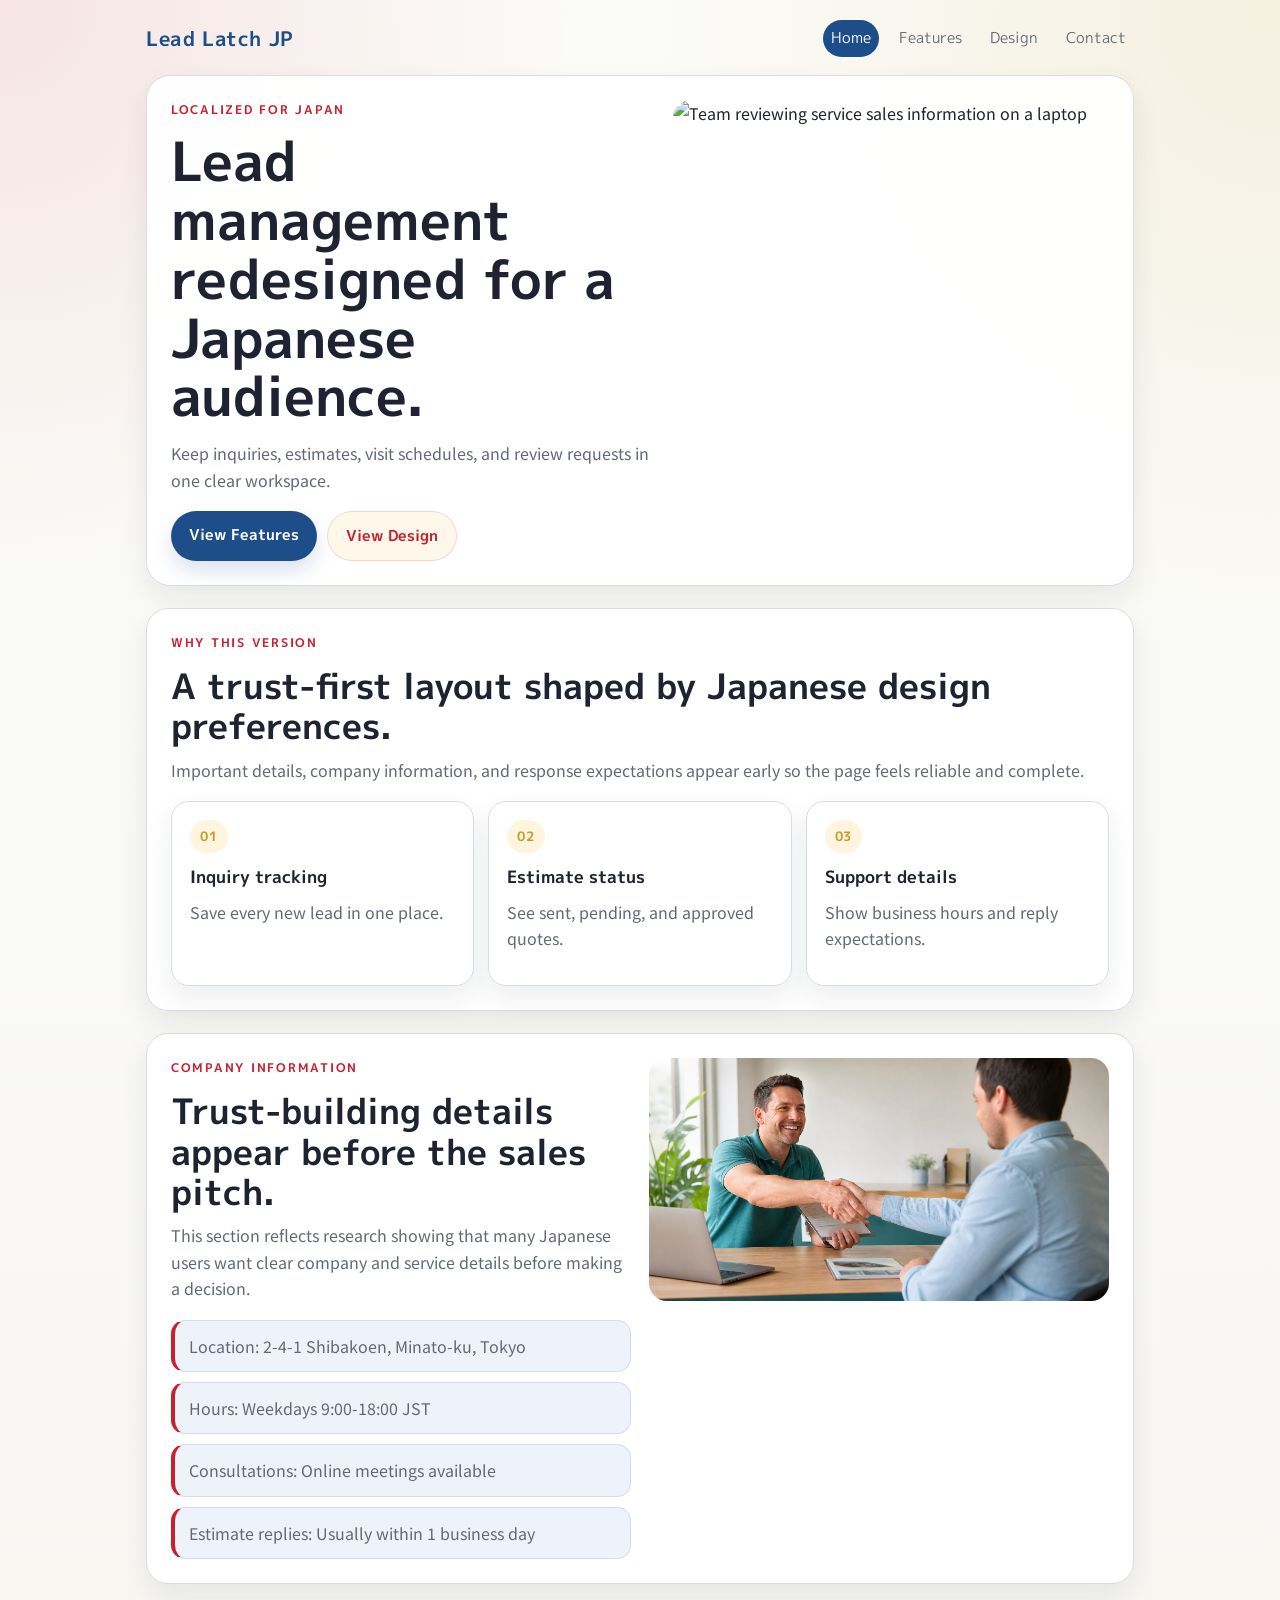
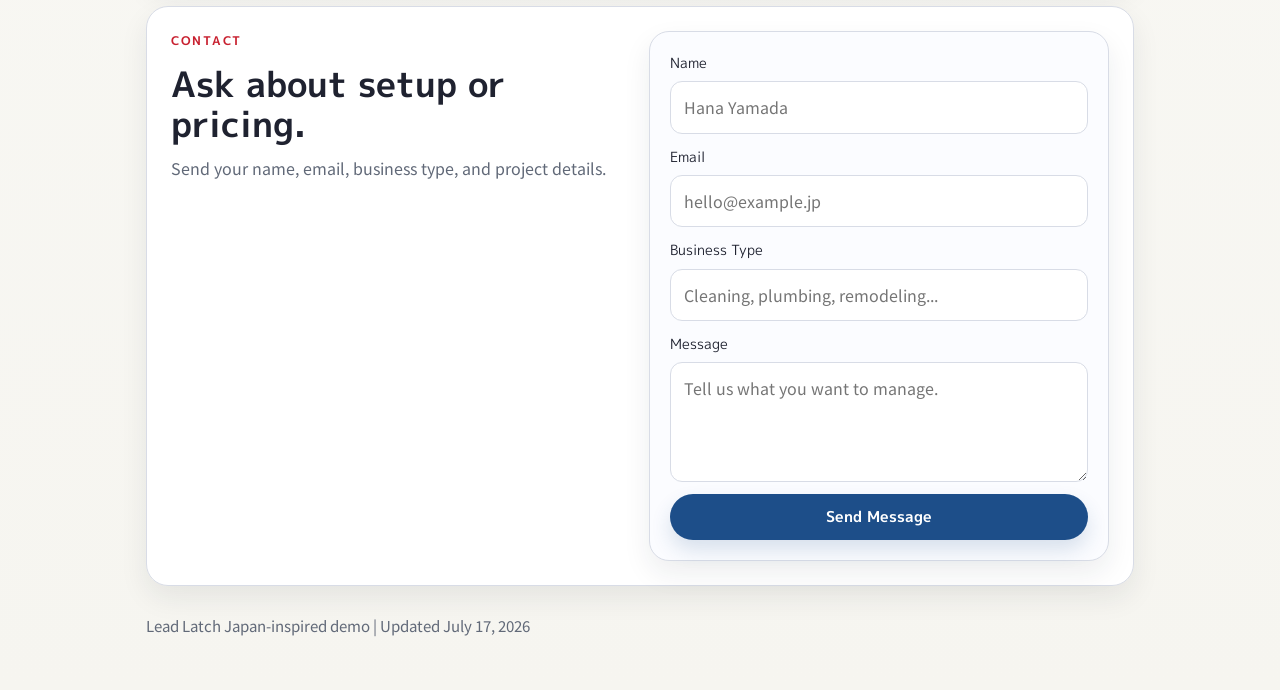
==== commit 10affda3: "Restore English copy for Japan redesign" ====
--- a/index.html
+++ b/index.html
@@ -1,41 +1,41 @@
 <!DOCTYPE html>
-<html lang="ja">
+<html lang="en">
 <head>
     <meta charset="UTF-8" />
     <meta name="viewport" content="width=device-width, initial-scale=1.0" />
     <meta
         name="description"
-        content="Lead Latch の日本向けデモサイト。問い合わせ、見積、訪問予定、レビュー依頼を整理できます。"
+        content="Lead Latch Japan-inspired demo site with organized inquiry, estimate, schedule, and review tools."
     />
-    <title>Lead Latch | ホーム</title>
-    <link rel="stylesheet" href="style.css" />
+    <title>Lead Latch | Home</title>
+    <link rel="stylesheet" href="style.css?v=20260717b" />
 </head>
 <body>
     <header class="wrap">
         <nav class="nav">
             <a class="brand" href="index.html">Lead Latch JP</a>
             <div class="links">
-                <a class="current" href="index.html">ホーム</a>
-                <a href="features.html">機能</a>
-                <a href="brand.html">デザイン</a>
-                <a href="#contact">お問い合わせ</a>
+                <a class="current" href="index.html">Home</a>
+                <a href="features.html">Features</a>
+                <a href="brand.html">Design</a>
+                <a href="#contact">Contact</a>
             </div>
         </nav>
 
         <section class="hero">
             <div>
-                <p class="label">日本向けローカライズ</p>
-                <h1>地域サービス会社の案件管理を、見やすく確実に。</h1>
-                <p>問い合わせ、見積、訪問予定、レビュー依頼までを一画面で整理します。</p>
+                <p class="label">Localized for Japan</p>
+                <h1>Lead management redesigned for a Japanese audience.</h1>
+                <p>Keep inquiries, estimates, visit schedules, and review requests in one clear workspace.</p>
                 <div class="actions">
-                    <a class="btn primary" href="features.html">機能を見る</a>
-                    <a class="btn secondary" href="brand.html">方針を見る</a>
+                    <a class="btn primary" href="features.html">View Features</a>
+                    <a class="btn secondary" href="brand.html">View Design</a>
                 </div>
             </div>
 
             <img
                 src="https://images.unsplash.com/photo-1556761175-b413da4baf72?auto=format&fit=crop&w=900&q=80"
-                alt="ノートパソコンで営業情報を確認するチーム"
+                alt="Team reviewing service sales information on a laptop"
                 loading="lazy"
             />
         </section>
@@ -43,46 +43,46 @@
 
     <main class="wrap">
         <section class="panel">
-            <p class="label">導入メリット</p>
-            <h2>信頼を重視する日本の利用者に合わせた構成です。</h2>
-            <p>詳細情報を見やすく並べ、会社情報や対応時間もすぐ確認できるようにしました。</p>
+            <p class="label">Why This Version</p>
+            <h2>A trust-first layout shaped by Japanese design preferences.</h2>
+            <p>Important details, company information, and response expectations appear early so the page feels reliable and complete.</p>
 
             <div class="grid three">
                 <article class="card">
                     <p class="chip">01</p>
-                    <h3>問い合わせ管理</h3>
-                    <p>新規案件を見逃さずに保存。</p>
+                    <h3>Inquiry tracking</h3>
+                    <p>Save every new lead in one place.</p>
                 </article>
                 <article class="card">
                     <p class="chip">02</p>
-                    <h3>見積状況</h3>
-                    <p>送付済み、保留、受注を一覧化。</p>
+                    <h3>Estimate status</h3>
+                    <p>See sent, pending, and approved quotes.</p>
                 </article>
                 <article class="card">
                     <p class="chip">03</p>
-                    <h3>サポート情報</h3>
-                    <p>営業時間や返信目安を明記。</p>
+                    <h3>Support details</h3>
+                    <p>Show business hours and reply expectations.</p>
                 </article>
             </div>
         </section>
 
         <section class="panel split" id="company">
             <div>
-                <p class="label">会社情報</p>
-                <h2>安心感をつくる情報を先に見せます。</h2>
-                <p>品質とサポートを重視する日本の消費者に合わせ、信頼材料を前面に出しています。</p>
+                <p class="label">Company Information</p>
+                <h2>Trust-building details appear before the sales pitch.</h2>
+                <p>This section reflects research showing that many Japanese users want clear company and service details before making a decision.</p>
                 <ul class="list">
-                    <li>所在地: 東京都港区芝公園 2-4-1</li>
-                    <li>対応時間: 平日 9:00-18:00 JST</li>
-                    <li>導入相談: オンライン面談対応</li>
-                    <li>見積回答: 通常 1 営業日以内</li>
+                    <li>Location: 2-4-1 Shibakoen, Minato-ku, Tokyo</li>
+                    <li>Hours: Weekdays 9:00-18:00 JST</li>
+                    <li>Consultations: Online meetings available</li>
+                    <li>Estimate replies: Usually within 1 business day</li>
                 </ul>
             </div>
 
             <figure class="feature-media">
                 <img
                     src="customer-acquisition.png"
-                    alt="契約成立後に握手を交わす担当者と顧客のイメージ"
+                    alt="Representative and customer shaking hands after closing a service agreement"
                     loading="lazy"
                 />
             </figure>
@@ -90,39 +90,39 @@
 
         <section class="panel split" id="contact">
             <div>
-                <p class="label">お問い合わせ</p>
-                <h2>導入相談はこちら。</h2>
-                <p>お名前、メール、業種、ご相談内容を送信できます。</p>
+                <p class="label">Contact</p>
+                <h2>Ask about setup or pricing.</h2>
+                <p>Send your name, email, business type, and project details.</p>
             </div>
 
             <form class="signup-form" action="#" method="post">
                 <div class="field">
-                    <label for="name">お名前</label>
-                    <input id="name" name="name" type="text" placeholder="山田 花子" />
+                    <label for="name">Name</label>
+                    <input id="name" name="name" type="text" placeholder="Hana Yamada" />
                 </div>
 
                 <div class="field">
-                    <label for="email">メールアドレス</label>
+                    <label for="email">Email</label>
                     <input id="email" name="email" type="email" placeholder="hello@example.jp" />
                 </div>
 
                 <div class="field">
-                    <label for="business">業種</label>
-                    <input id="business" name="business" type="text" placeholder="清掃、配管、リフォーム など" />
+                    <label for="business">Business Type</label>
+                    <input id="business" name="business" type="text" placeholder="Cleaning, plumbing, remodeling..." />
                 </div>
 
                 <div class="field">
-                    <label for="message">ご相談内容</label>
-                    <textarea id="message" name="message" placeholder="導入したい管理内容をご記入ください。"></textarea>
+                    <label for="message">Message</label>
+                    <textarea id="message" name="message" placeholder="Tell us what you want to manage."></textarea>
                 </div>
 
-                <button class="btn primary" type="submit">送信する</button>
+                <button class="btn primary" type="submit">Send Message</button>
             </form>
         </section>
     </main>
 
     <footer class="wrap footer">
-        <p>Lead Latch 日本向けデモ | 2026年7月17日 更新</p>
+        <p>Lead Latch Japan-inspired demo | Updated July 17, 2026</p>
     </footer>
 </body>
 </html>
